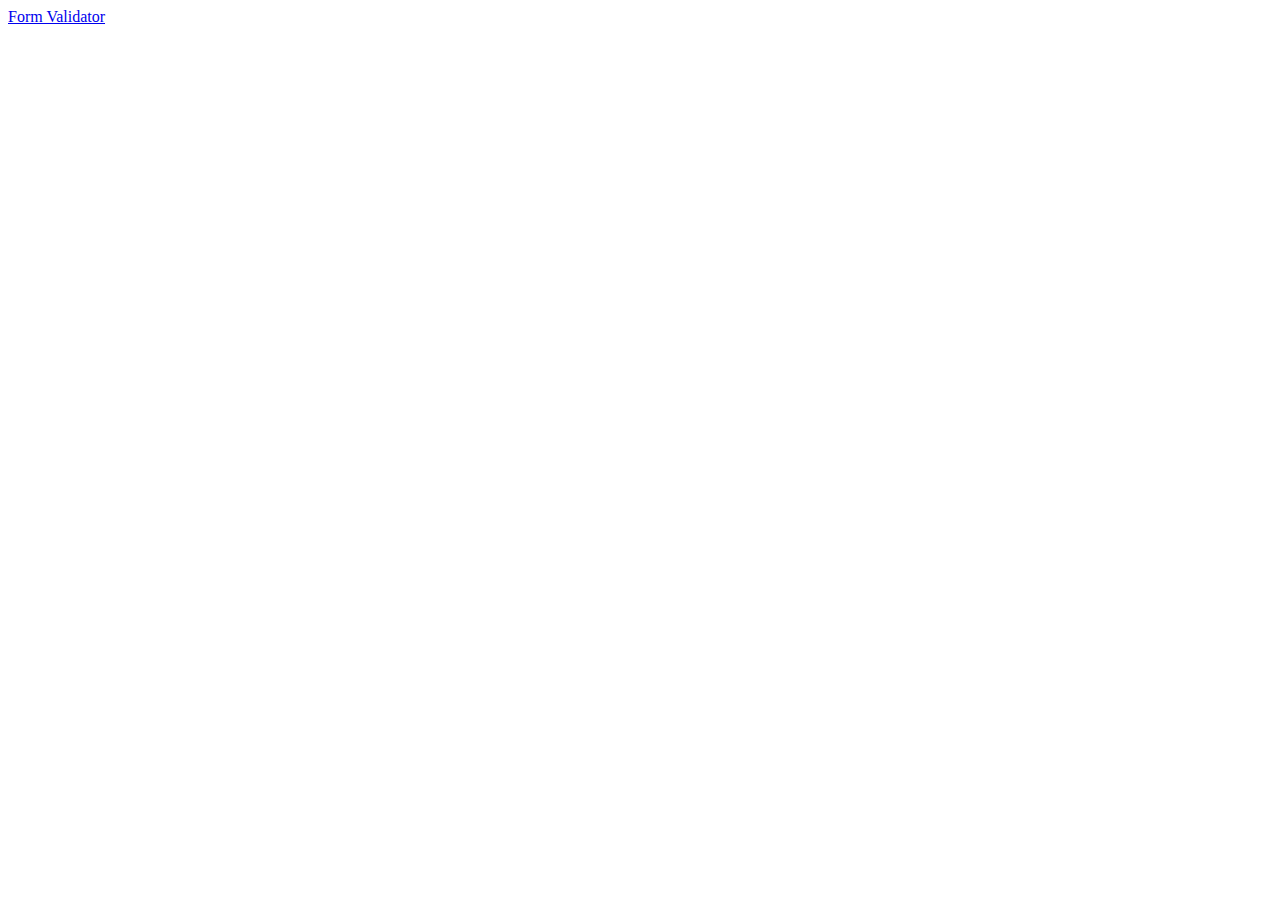
==== index.html @ d928aace "✍️ Form Validator" ====
<!DOCTYPE html>
<html lang="en">

<head>
  <meta charset="UTF-8">
  <meta http-equiv="X-UA-Compatible" content="IE=edge">
  <meta name="viewport" content="width=device-width, initial-scale=1.0">
  <title>Web Project using only vanilla JS</title>
</head>

<body>
  <a href="./form-validator/index.html">Form Validator</a>
</body>

</html>
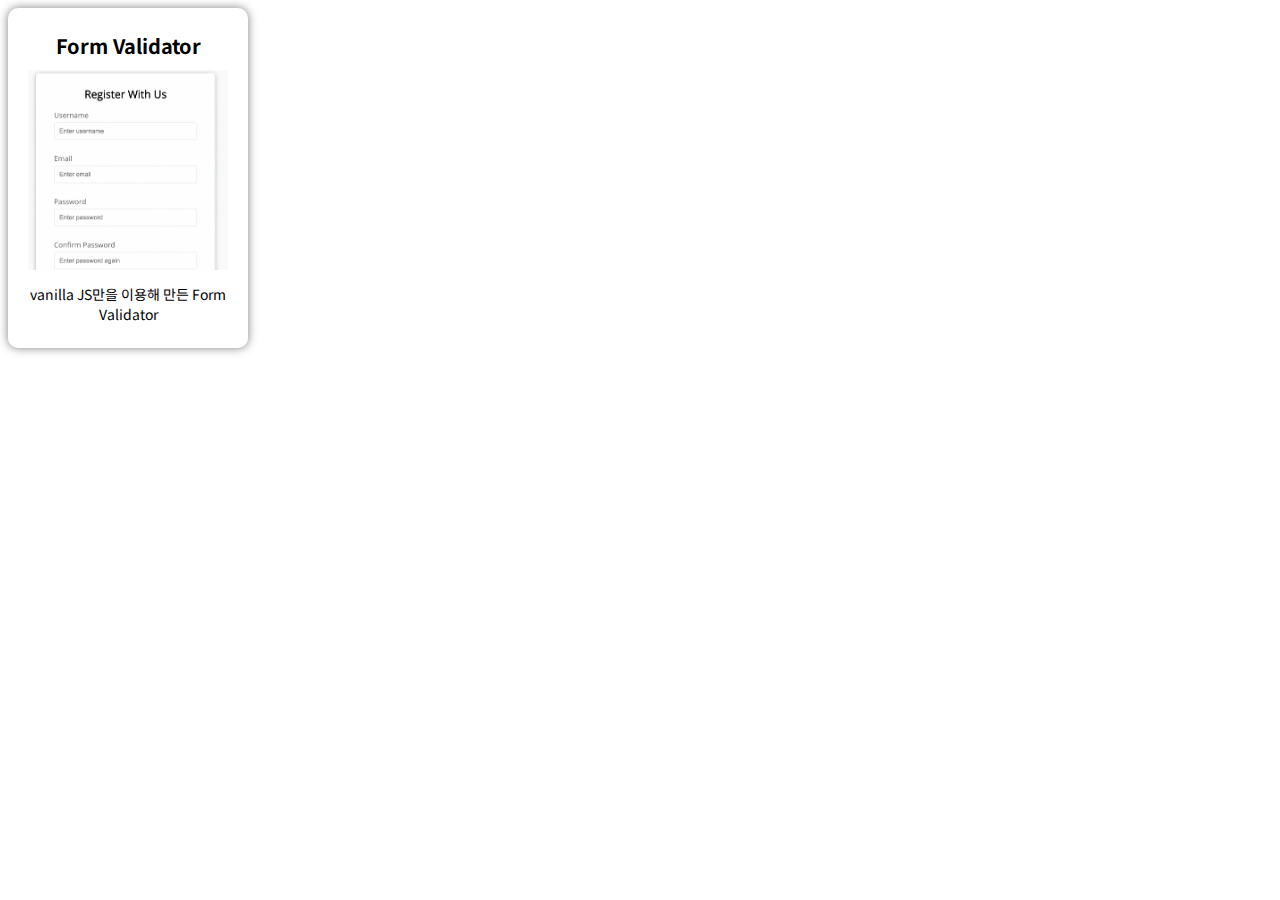
==== commit 52fe1f61: "✨ Project Display" ====
--- a/index.html
+++ b/index.html
@@ -6,10 +6,22 @@
   <meta http-equiv="X-UA-Compatible" content="IE=edge">
   <meta name="viewport" content="width=device-width, initial-scale=1.0">
   <title>Web Project using only vanilla JS</title>
+  <link rel="stylesheet" href="./style.css">
 </head>
 
 <body>
-  <a href="./form-validator/index.html">Form Validator</a>
+  <div class="container">
+    <div class="card">
+      <a href="./form-validator/index.html">
+        <h1 class="title">Form Validator</h1>
+        <div class="image" style="background-image: url('assets/form-validator.png');">
+        </div>
+        <p class="description">
+          vanilla JS만을 이용해 만든 Form Validator
+        </p>
+      </a>
+    </div>
+  </div>
 </body>
 
 </html>--- a/style.css
+++ b/style.css
@@ -0,0 +1,37 @@
+@import url('https://fonts.googleapis.com/css2?family=Noto+Sans+KR&display=swap');
+
+body {
+  font-family: 'Noto Sans KR', sans-serif;
+}
+
+.card {
+  width: 200px;
+  height: 300px;
+  border-radius: 10px;
+  box-shadow: 0 0 10px rgba(0, 0, 0, 0.5);
+  background-color: #fff;
+  padding: 20px;
+  margin-bottom: 20px;
+  display: flex;
+  justify-content: center;
+  align-items: center;
+}
+.card .title {
+  font-size: 20px;
+  font-weight: bold;
+  margin-bottom: 10px;
+  text-align: center;
+}
+.card a {
+  text-decoration: none;
+  color: #000;
+}
+.card .image {
+  background-size: cover;
+  width: 100%;
+  height: 200px;
+}
+.card .description {
+  font-size: 14px;
+  text-align: center;
+}
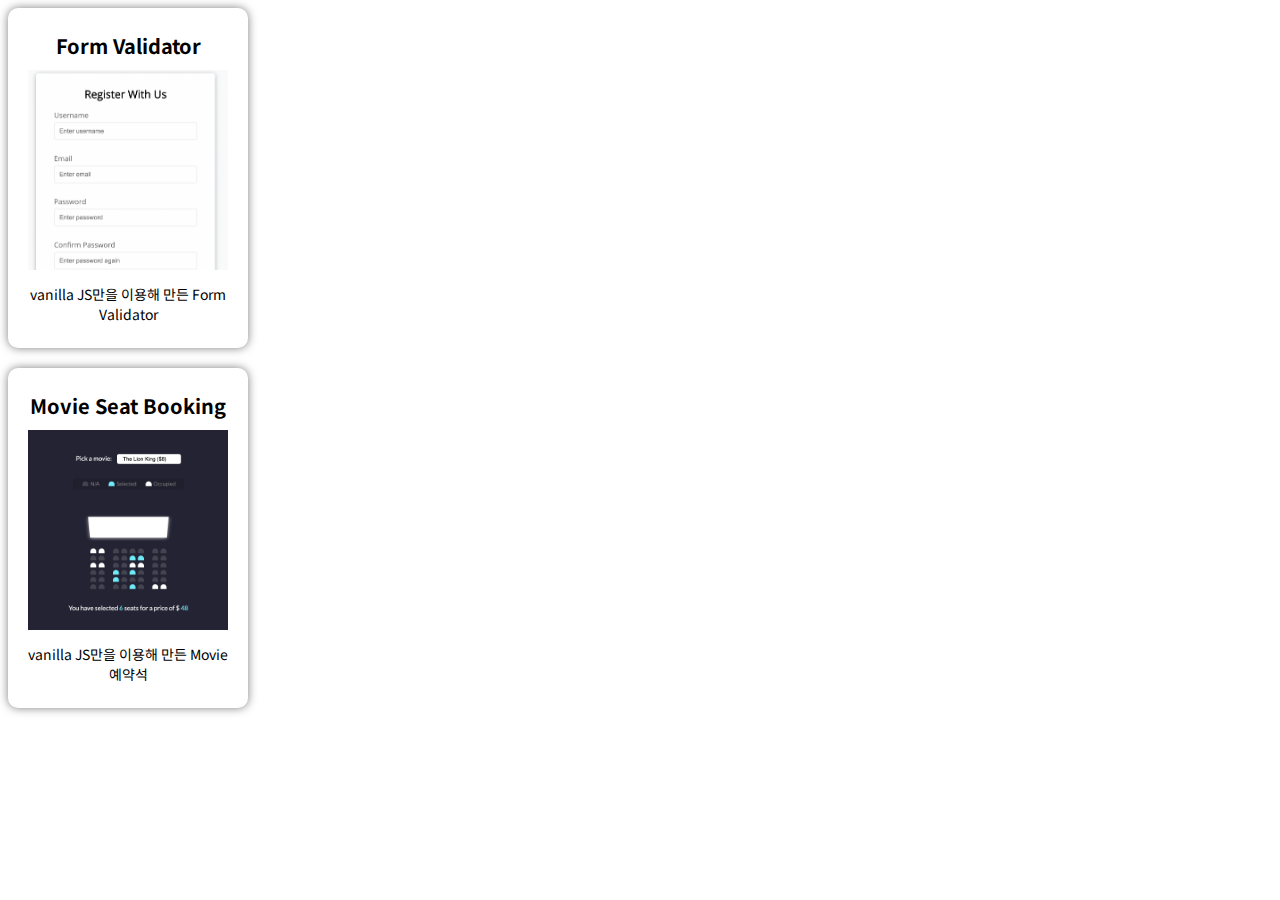
==== commit 3a6a2f7f: "You're doing great ✨" ====
--- a/index.html
+++ b/index.html
@@ -21,6 +21,16 @@
         </p>
       </a>
     </div>
+    <div class="card">
+      <a href="./movie-seat-booking/index.html">
+        <h1 class="title">Movie Seat Booking</h1>
+        <div class="image" style="background-image: url('assets/movie-seat-booking.png');">
+        </div>
+        <p class="description">
+          vanilla JS만을 이용해 만든 Movie 예약석
+        </p>
+      </a>
+    </div>
   </div>
 </body>
 
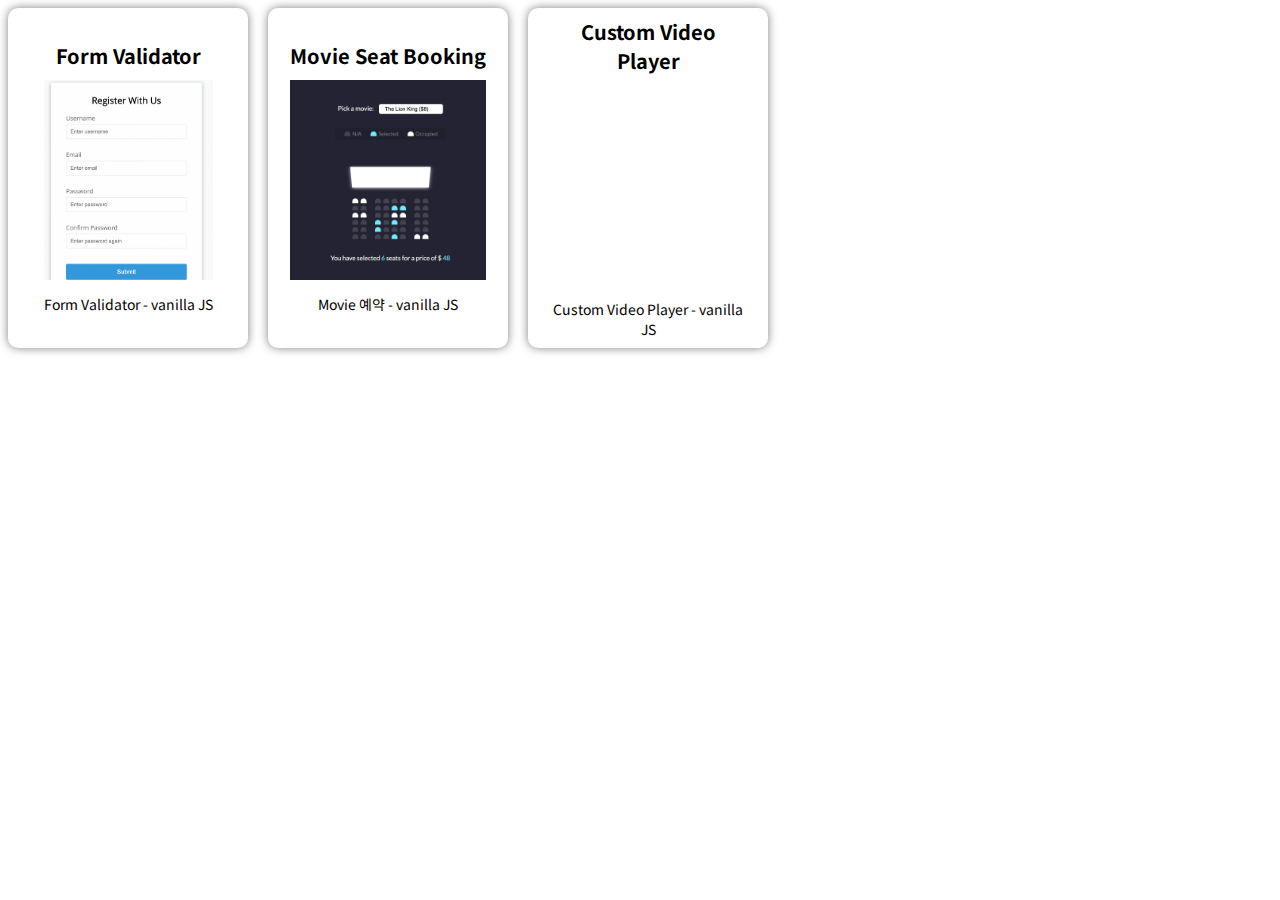
==== commit 8023cb8f: "You're doing great! :+1:" ====
--- a/index.html
+++ b/index.html
@@ -17,7 +17,7 @@
         <div class="image" style="background-image: url('assets/form-validator.png');">
         </div>
         <p class="description">
-          vanilla JS만을 이용해 만든 Form Validator
+          Form Validator - vanilla JS
         </p>
       </a>
     </div>
@@ -27,7 +27,17 @@
         <div class="image" style="background-image: url('assets/movie-seat-booking.png');">
         </div>
         <p class="description">
-          vanilla JS만을 이용해 만든 Movie 예약석
+          Movie 예약 - vanilla JS
+        </p>
+      </a>
+    </div>
+    <div class="card">
+      <a href="./custom-video-player/index.html">
+        <h1 class="title">Custom Video Player</h1>
+        <div class="image" style="background-image: url('assets/custom-video-player.png');">
+        </div>
+        <p class="description">
+          Custom Video Player - vanilla JS
         </p>
       </a>
     </div>
--- a/style.css
+++ b/style.css
@@ -3,7 +3,10 @@
 body {
   font-family: 'Noto Sans KR', sans-serif;
 }
-
+.container {
+  display: flex;
+  gap: 20px;
+}
 .card {
   width: 200px;
   height: 300px;
